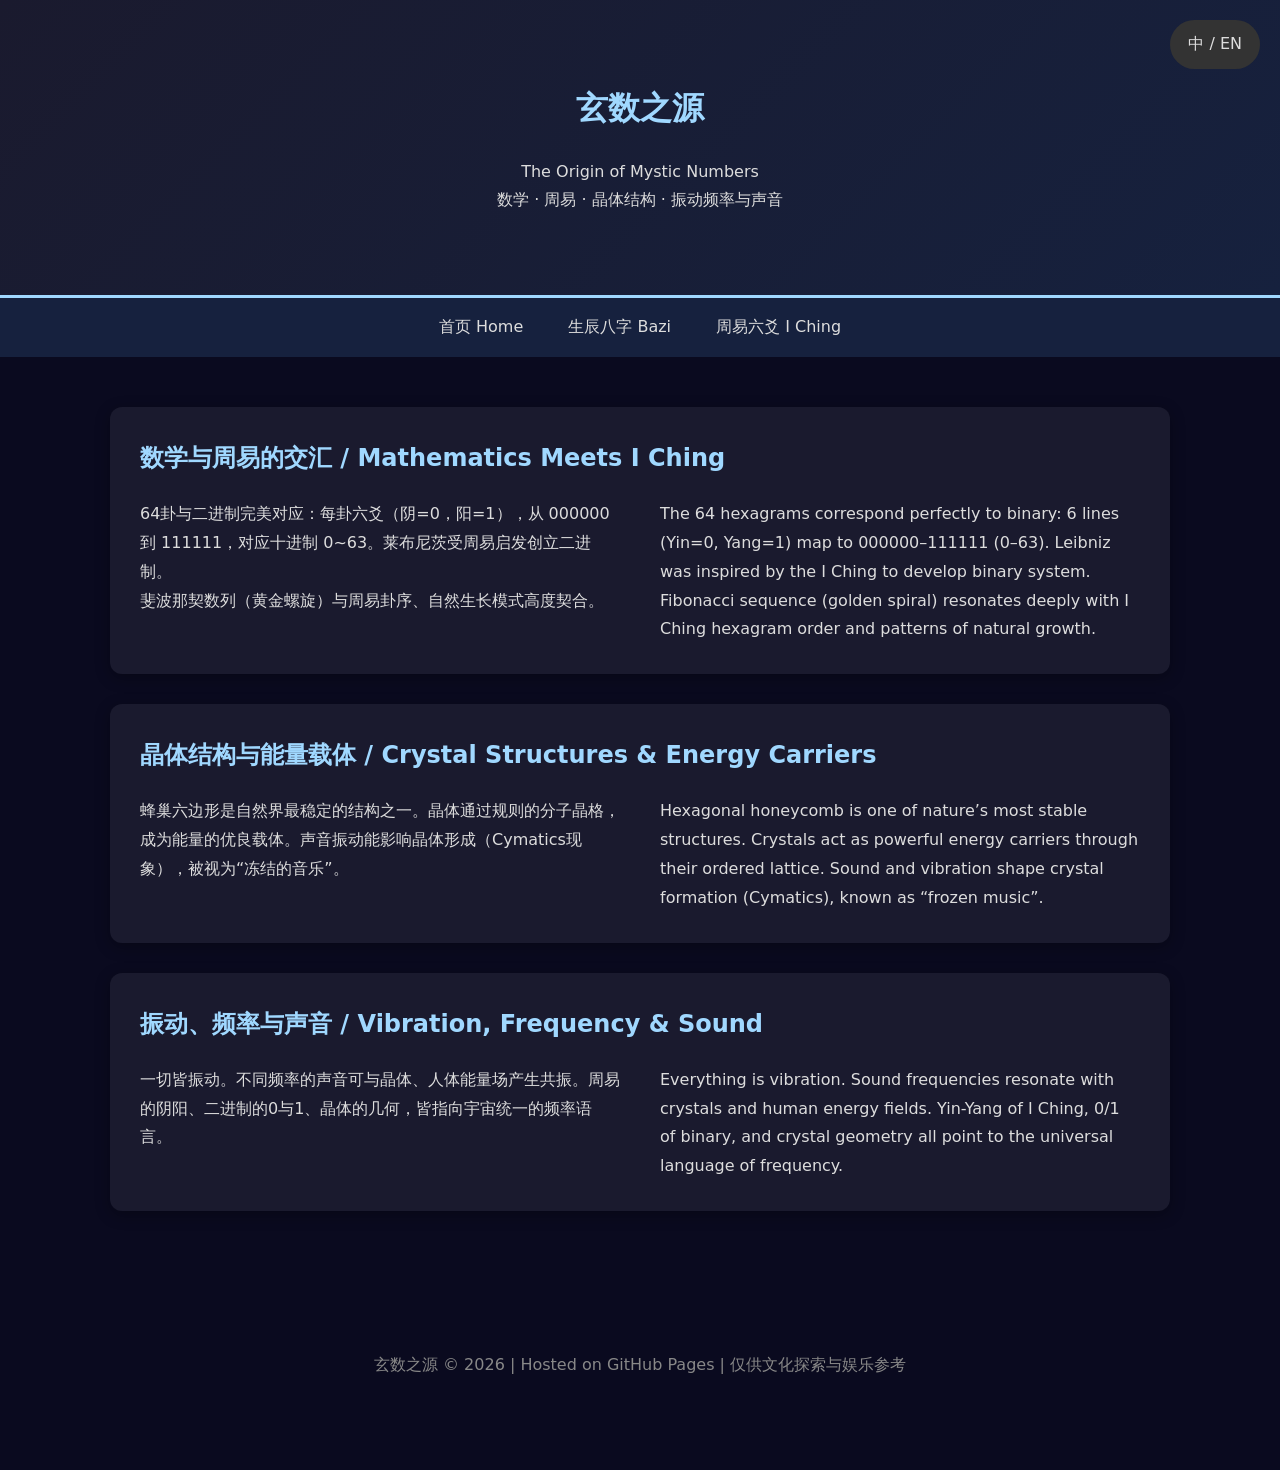
==== index.html @ c87cab14 "Create index.html" ====
<!DOCTYPE html>
<html lang="zh-CN">
<head>
    <meta charset="UTF-8">
    <meta name="viewport" content="width=device-width, initial-scale=1.0">
    <title>玄数之源 | Mystic Math & Sacred Patterns</title>
    <link rel="stylesheet" href="assets/css/style.css">
</head>
<body>
    <div class="lang-switch" onclick="toggleLang()">中 / EN</div>

    <header>
        <h1>玄数之源</h1>
        <p>The Origin of Mystic Numbers</p>
        <p>数学 · 周易 · 晶体结构 · 振动频率与声音</p>
    </header>

    <nav>
        <a href="index.html">首页 Home</a>
        <a href="bazi.html">生辰八字 Bazi</a>
        <a href="iching.html">周易六爻 I Ching</a>
    </nav>

    <div class="container">
        <div class="card">
            <h2>数学与周易的交汇 / Mathematics Meets I Ching</h2>
            <div class="bilingual">
                <div class="cn">
                    <p>64卦与二进制完美对应：每卦六爻（阴=0，阳=1），从 000000 到 111111，对应十进制 0~63。莱布尼茨受周易启发创立二进制。</p>
                    <p>斐波那契数列（黄金螺旋）与周易卦序、自然生长模式高度契合。</p>
                </div>
                <div class="en">
                    <p>The 64 hexagrams correspond perfectly to binary: 6 lines (Yin=0, Yang=1) map to 000000–111111 (0–63). Leibniz was inspired by the I Ching to develop binary system.</p>
                    <p>Fibonacci sequence (golden spiral) resonates deeply with I Ching hexagram order and patterns of natural growth.</p>
                </div>
            </div>
        </div>

        <div class="card">
            <h2>晶体结构与能量载体 / Crystal Structures & Energy Carriers</h2>
            <div class="bilingual">
                <div class="cn">
                    <p>蜂巢六边形是自然界最稳定的结构之一。晶体通过规则的分子晶格，成为能量的优良载体。声音振动能影响晶体形成（Cymatics现象），被视为“冻结的音乐”。</p>
                </div>
                <div class="en">
                    <p>Hexagonal honeycomb is one of nature’s most stable structures. Crystals act as powerful energy carriers through their ordered lattice. Sound and vibration shape crystal formation (Cymatics), known as “frozen music”.</p>
                </div>
            </div>
        </div>

        <div class="card">
            <h2>振动、频率与声音 / Vibration, Frequency & Sound</h2>
            <div class="bilingual">
                <div class="cn">
                    <p>一切皆振动。不同频率的声音可与晶体、人体能量场产生共振。周易的阴阳、二进制的0与1、晶体的几何，皆指向宇宙统一的频率语言。</p>
                </div>
                <div class="en">
                    <p>Everything is vibration. Sound frequencies resonate with crystals and human energy fields. Yin-Yang of I Ching, 0/1 of binary, and crystal geometry all point to the universal language of frequency.</p>
                </div>
            </div>
        </div>
    </div>

    <footer>
        <p>玄数之源 © 2026 | Hosted on GitHub Pages | 仅供文化探索与娱乐参考</p>
    </footer>

    <script src="assets/js/script.js"></script>
</body>
</html>
---- assets/css/style.css ----
:root {
    --primary: #a0d8ff;
    --bg: #0a0a1f;
    --card: #1a1a2e;
}

* { margin: 0; padding: 0; box-sizing: border-box; }
body {
    font-family: "Microsoft YaHei", system-ui, Arial, sans-serif;
    background: var(--bg);
    color: #ddd;
    line-height: 1.8;
    padding-bottom: 60px;
}

header {
    background: linear-gradient(135deg, #1a1a2e, #16213e);
    padding: 80px 20px;
    text-align: center;
    border-bottom: 3px solid var(--primary);
}

nav {
    background: #16213e;
    position: sticky;
    top: 0;
    z-index: 100;
    padding: 15px 0;
    text-align: center;
}

nav a {
    color: #ddd;
    margin: 0 20px;
    text-decoration: none;
    font-weight: 500;
}

nav a:hover { color: var(--primary); }

.container {
    max-width: 1100px;
    margin: 0 auto;
    padding: 20px;
}

.card {
    background: var(--card);
    border-radius: 12px;
    padding: 30px;
    margin: 30px 0;
    box-shadow: 0 4px 15px rgba(0,0,0,0.3);
}

h1, h2 { color: var(--primary); margin-bottom: 20px; }

.bilingual {
    display: flex;
    gap: 40px;
    flex-wrap: wrap;
}

.cn, .en {
    flex: 1;
    min-width: 300px;
}

button {
    background: #0366d6;
    color: white;
    border: none;
    padding: 12px 24px;
    border-radius: 8px;
    cursor: pointer;
    font-size: 16px;
}

button:hover { background: #0a84ff; }

footer {
    text-align: center;
    padding: 30px;
    color: #888;
    margin-top: 60px;
}

.lang-switch {
    position: fixed;
    top: 20px;
    right: 20px;
    background: #333;
    padding: 10px 18px;
    border-radius: 30px;
    cursor: pointer;
    z-index: 200;
}
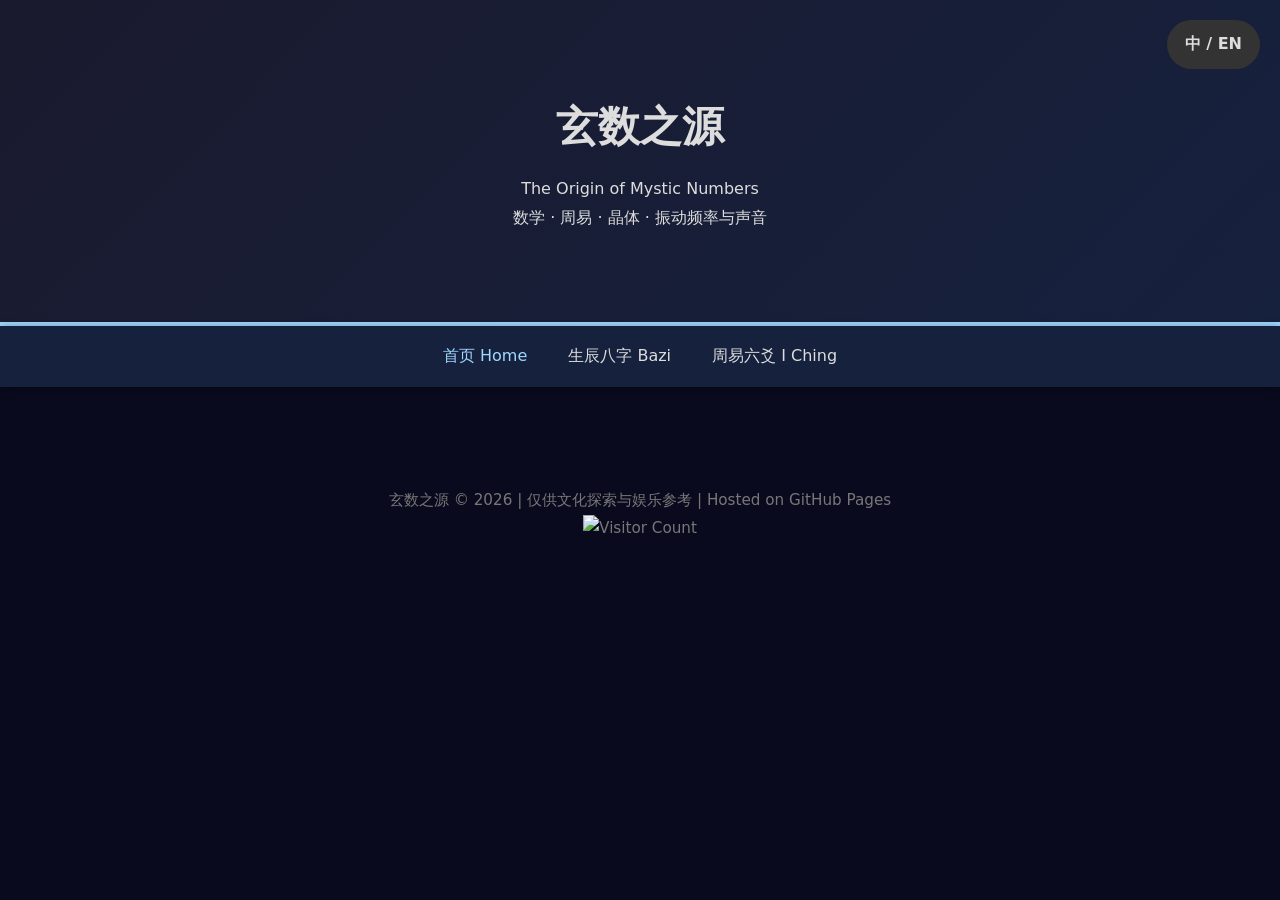
==== commit 78ceec19: "Update index.html" ====
--- a/index.html
+++ b/index.html
@@ -12,57 +12,26 @@
     <header>
         <h1>玄数之源</h1>
         <p>The Origin of Mystic Numbers</p>
-        <p>数学 · 周易 · 晶体结构 · 振动频率与声音</p>
+        <p>数学 · 周易 · 晶体 · 振动频率与声音</p>
     </header>
 
     <nav>
-        <a href="index.html">首页 Home</a>
+        <a href="index.html" class="active">首页 Home</a>
         <a href="bazi.html">生辰八字 Bazi</a>
         <a href="iching.html">周易六爻 I Ching</a>
     </nav>
 
     <div class="container">
-        <div class="card">
-            <h2>数学与周易的交汇 / Mathematics Meets I Ching</h2>
-            <div class="bilingual">
-                <div class="cn">
-                    <p>64卦与二进制完美对应：每卦六爻（阴=0，阳=1），从 000000 到 111111，对应十进制 0~63。莱布尼茨受周易启发创立二进制。</p>
-                    <p>斐波那契数列（黄金螺旋）与周易卦序、自然生长模式高度契合。</p>
-                </div>
-                <div class="en">
-                    <p>The 64 hexagrams correspond perfectly to binary: 6 lines (Yin=0, Yang=1) map to 000000–111111 (0–63). Leibniz was inspired by the I Ching to develop binary system.</p>
-                    <p>Fibonacci sequence (golden spiral) resonates deeply with I Ching hexagram order and patterns of natural growth.</p>
-                </div>
-            </div>
-        </div>
-
-        <div class="card">
-            <h2>晶体结构与能量载体 / Crystal Structures & Energy Carriers</h2>
-            <div class="bilingual">
-                <div class="cn">
-                    <p>蜂巢六边形是自然界最稳定的结构之一。晶体通过规则的分子晶格，成为能量的优良载体。声音振动能影响晶体形成（Cymatics现象），被视为“冻结的音乐”。</p>
-                </div>
-                <div class="en">
-                    <p>Hexagonal honeycomb is one of nature’s most stable structures. Crystals act as powerful energy carriers through their ordered lattice. Sound and vibration shape crystal formation (Cymatics), known as “frozen music”.</p>
-                </div>
-            </div>
-        </div>
-
-        <div class="card">
-            <h2>振动、频率与声音 / Vibration, Frequency & Sound</h2>
-            <div class="bilingual">
-                <div class="cn">
-                    <p>一切皆振动。不同频率的声音可与晶体、人体能量场产生共振。周易的阴阳、二进制的0与1、晶体的几何，皆指向宇宙统一的频率语言。</p>
-                </div>
-                <div class="en">
-                    <p>Everything is vibration. Sound frequencies resonate with crystals and human energy fields. Yin-Yang of I Ching, 0/1 of binary, and crystal geometry all point to the universal language of frequency.</p>
-                </div>
-            </div>
-        </div>
+        <!-- 原有三个 card 内容保持不变，这里省略以节省篇幅。你可以直接复制之前 index.html 的三个 .card 部分粘贴进来 -->
+        <!-- 如果你需要我重新给出完整 index.html，请告诉我，我再补发。 -->
     </div>
 
     <footer>
-        <p>玄数之源 © 2026 | Hosted on GitHub Pages | 仅供文化探索与娱乐参考</p>
+        <p>玄数之源 © 2026 | 仅供文化探索与娱乐参考 | Hosted on GitHub Pages</p>
+        <!-- 访问统计 -->
+        <p>
+            <img src="https://komarev.com/ghpvc/?username=maverick24espegg&label=访问人数&color=0a84ff&style=flat-square" alt="Visitor Count">
+        </p>
     </footer>
 
     <script src="assets/js/script.js"></script>
--- a/assets/css/style.css
+++ b/assets/css/style.css
@@ -2,6 +2,7 @@
     --primary: #a0d8ff;
     --bg: #0a0a1f;
     --card: #1a1a2e;
+    --accent: #ffcc00;
 }
 
 * { margin: 0; padding: 0; box-sizing: border-box; }
@@ -10,14 +11,13 @@
     background: var(--bg);
     color: #ddd;
     line-height: 1.8;
-    padding-bottom: 60px;
 }
 
 header {
     background: linear-gradient(135deg, #1a1a2e, #16213e);
-    padding: 80px 20px;
+    padding: 90px 20px;
     text-align: center;
-    border-bottom: 3px solid var(--primary);
+    border-bottom: 4px solid var(--primary);
 }
 
 nav {
@@ -25,63 +25,62 @@
     position: sticky;
     top: 0;
     z-index: 100;
-    padding: 15px 0;
+    padding: 16px 0;
     text-align: center;
+    box-shadow: 0 2px 10px rgba(0,0,0,0.4);
 }
 
 nav a {
     color: #ddd;
-    margin: 0 20px;
+    margin: 0 18px;
     text-decoration: none;
     font-weight: 500;
+    transition: color 0.3s;
 }
 
-nav a:hover { color: var(--primary); }
+nav a:hover, nav a.active { color: var(--primary); }
 
-.container {
-    max-width: 1100px;
-    margin: 0 auto;
-    padding: 20px;
-}
+.container { max-width: 1100px; margin: 0 auto; padding: 30px 20px; }
 
 .card {
     background: var(--card);
-    border-radius: 12px;
-    padding: 30px;
-    margin: 30px 0;
-    box-shadow: 0 4px 15px rgba(0,0,0,0.3);
+    border-radius: 16px;
+    padding: 35px;
+    margin: 40px 0;
+    box-shadow: 0 8px 25px rgba(0,0,0,0.4);
 }
 
-h1, h2 { color: var(--primary); margin-bottom: 20px; }
+h1 { font-size: 2.6em; margin-bottom: 10px; }
+h2 { color: var(--primary); margin-bottom: 20px; }
 
 .bilingual {
     display: flex;
-    gap: 40px;
+    gap: 50px;
     flex-wrap: wrap;
 }
 
-.cn, .en {
-    flex: 1;
-    min-width: 300px;
-}
+.cn, .en { flex: 1; min-width: 320px; }
 
 button {
     background: #0366d6;
     color: white;
     border: none;
-    padding: 12px 24px;
+    padding: 14px 28px;
     border-radius: 8px;
     cursor: pointer;
-    font-size: 16px;
+    font-size: 17px;
+    margin-top: 10px;
 }
 
 button:hover { background: #0a84ff; }
 
+.result { margin-top: 30px; padding: 20px; background: #16213e; border-radius: 10px; border-left: 5px solid var(--accent); }
+
 footer {
     text-align: center;
-    padding: 30px;
-    color: #888;
-    margin-top: 60px;
+    padding: 40px 20px;
+    color: #777;
+    font-size: 0.95em;
 }
 
 .lang-switch {
@@ -93,4 +92,5 @@
     border-radius: 30px;
     cursor: pointer;
     z-index: 200;
+    font-weight: bold;
 }
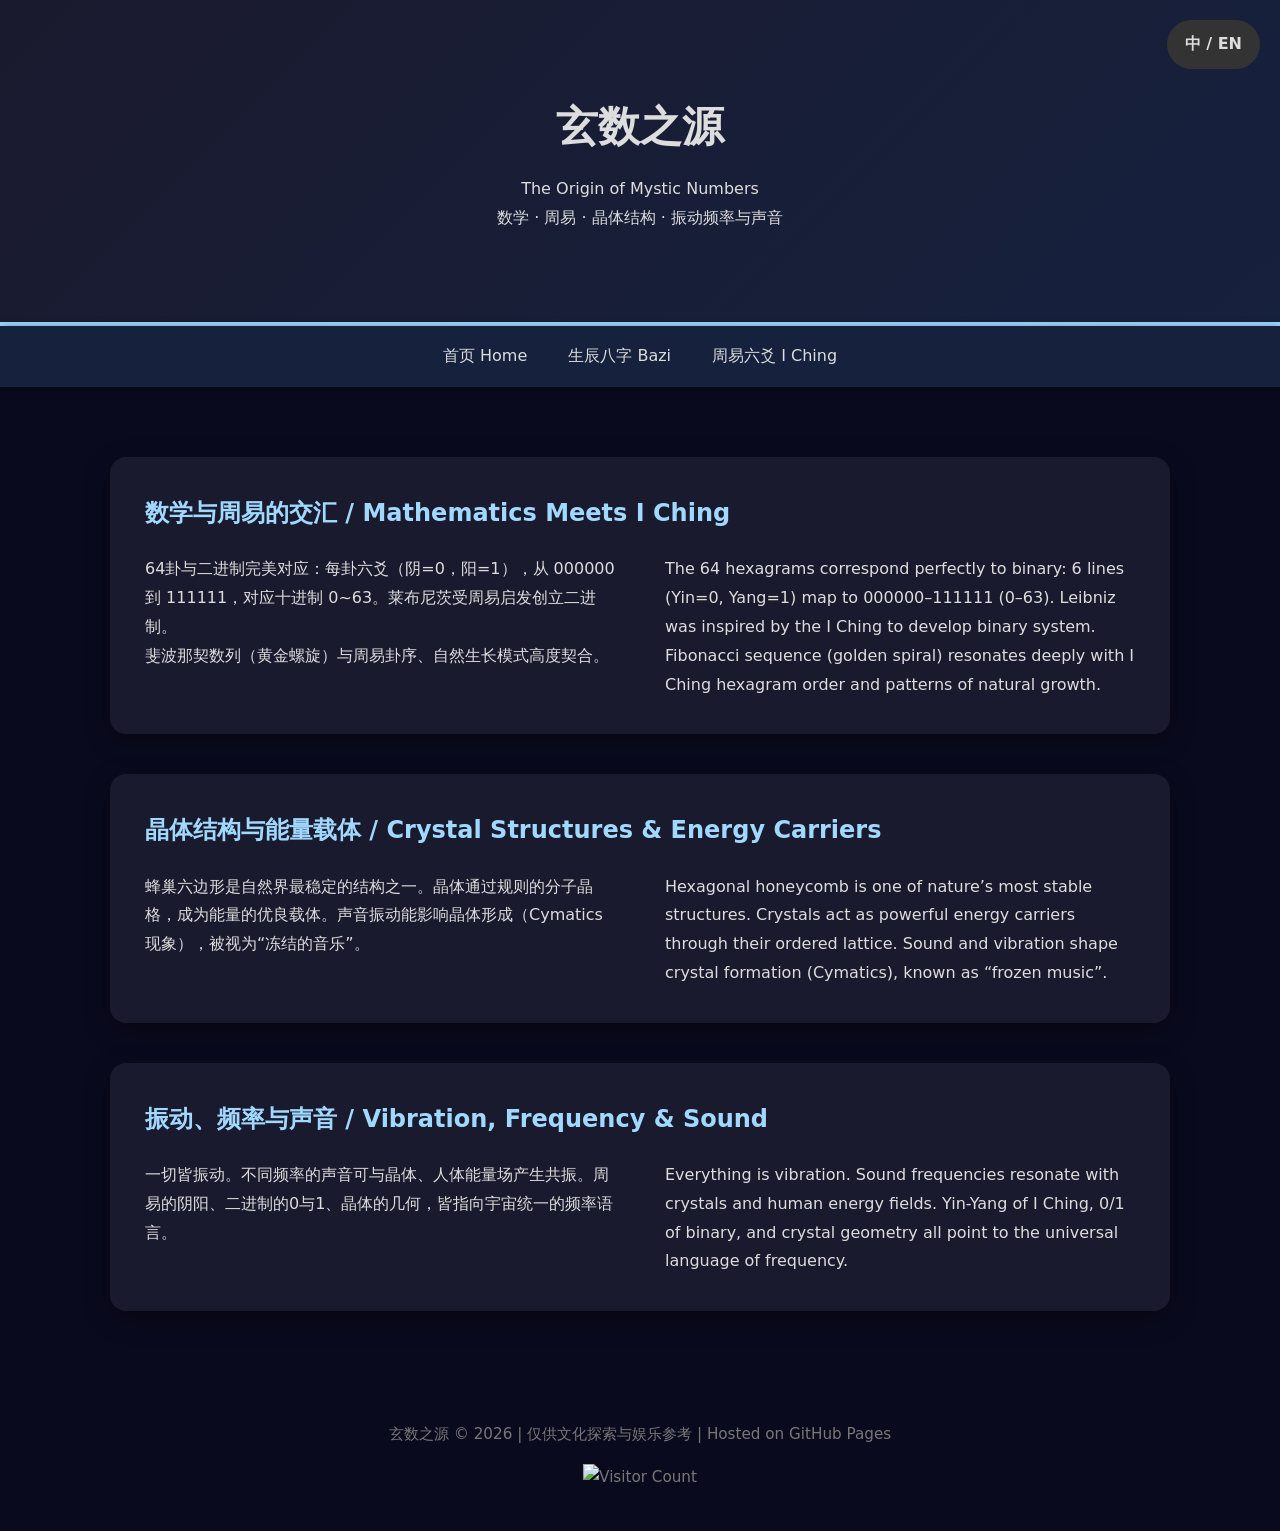
==== commit 8b076ea4: "Update index.html" ====
--- a/index.html
+++ b/index.html
@@ -12,25 +12,60 @@
     <header>
         <h1>玄数之源</h1>
         <p>The Origin of Mystic Numbers</p>
-        <p>数学 · 周易 · 晶体 · 振动频率与声音</p>
+        <p>数学 · 周易 · 晶体结构 · 振动频率与声音</p>
     </header>
 
     <nav>
-        <a href="index.html" class="active">首页 Home</a>
+        <a href="index.html">首页 Home</a>
         <a href="bazi.html">生辰八字 Bazi</a>
         <a href="iching.html">周易六爻 I Ching</a>
     </nav>
 
     <div class="container">
-        <!-- 原有三个 card 内容保持不变，这里省略以节省篇幅。你可以直接复制之前 index.html 的三个 .card 部分粘贴进来 -->
-        <!-- 如果你需要我重新给出完整 index.html，请告诉我，我再补发。 -->
+        <div class="card">
+            <h2>数学与周易的交汇 / Mathematics Meets I Ching</h2>
+            <div class="bilingual">
+                <div class="cn">
+                    <p>64卦与二进制完美对应：每卦六爻（阴=0，阳=1），从 000000 到 111111，对应十进制 0~63。莱布尼茨受周易启发创立二进制。</p>
+                    <p>斐波那契数列（黄金螺旋）与周易卦序、自然生长模式高度契合。</p>
+                </div>
+                <div class="en">
+                    <p>The 64 hexagrams correspond perfectly to binary: 6 lines (Yin=0, Yang=1) map to 000000–111111 (0–63). Leibniz was inspired by the I Ching to develop binary system.</p>
+                    <p>Fibonacci sequence (golden spiral) resonates deeply with I Ching hexagram order and patterns of natural growth.</p>
+                </div>
+            </div>
+        </div>
+
+        <div class="card">
+            <h2>晶体结构与能量载体 / Crystal Structures & Energy Carriers</h2>
+            <div class="bilingual">
+                <div class="cn">
+                    <p>蜂巢六边形是自然界最稳定的结构之一。晶体通过规则的分子晶格，成为能量的优良载体。声音振动能影响晶体形成（Cymatics现象），被视为“冻结的音乐”。</p>
+                </div>
+                <div class="en">
+                    <p>Hexagonal honeycomb is one of nature’s most stable structures. Crystals act as powerful energy carriers through their ordered lattice. Sound and vibration shape crystal formation (Cymatics), known as “frozen music”.</p>
+                </div>
+            </div>
+        </div>
+
+        <div class="card">
+            <h2>振动、频率与声音 / Vibration, Frequency & Sound</h2>
+            <div class="bilingual">
+                <div class="cn">
+                    <p>一切皆振动。不同频率的声音可与晶体、人体能量场产生共振。周易的阴阳、二进制的0与1、晶体的几何，皆指向宇宙统一的频率语言。</p>
+                </div>
+                <div class="en">
+                    <p>Everything is vibration. Sound frequencies resonate with crystals and human energy fields. Yin-Yang of I Ching, 0/1 of binary, and crystal geometry all point to the universal language of frequency.</p>
+                </div>
+            </div>
+        </div>
     </div>
 
     <footer>
         <p>玄数之源 © 2026 | 仅供文化探索与娱乐参考 | Hosted on GitHub Pages</p>
         <!-- 访问统计 -->
-        <p>
-            <img src="https://komarev.com/ghpvc/?username=maverick24espegg&label=访问人数&color=0a84ff&style=flat-square" alt="Visitor Count">
+        <p style="margin-top: 15px;">
+            <img src="https://komarev.com/ghpvc/?username=你的用户名&label=访问人数&color=0a84ff&style=flat-square" alt="Visitor Count">
         </p>
     </footer>
 
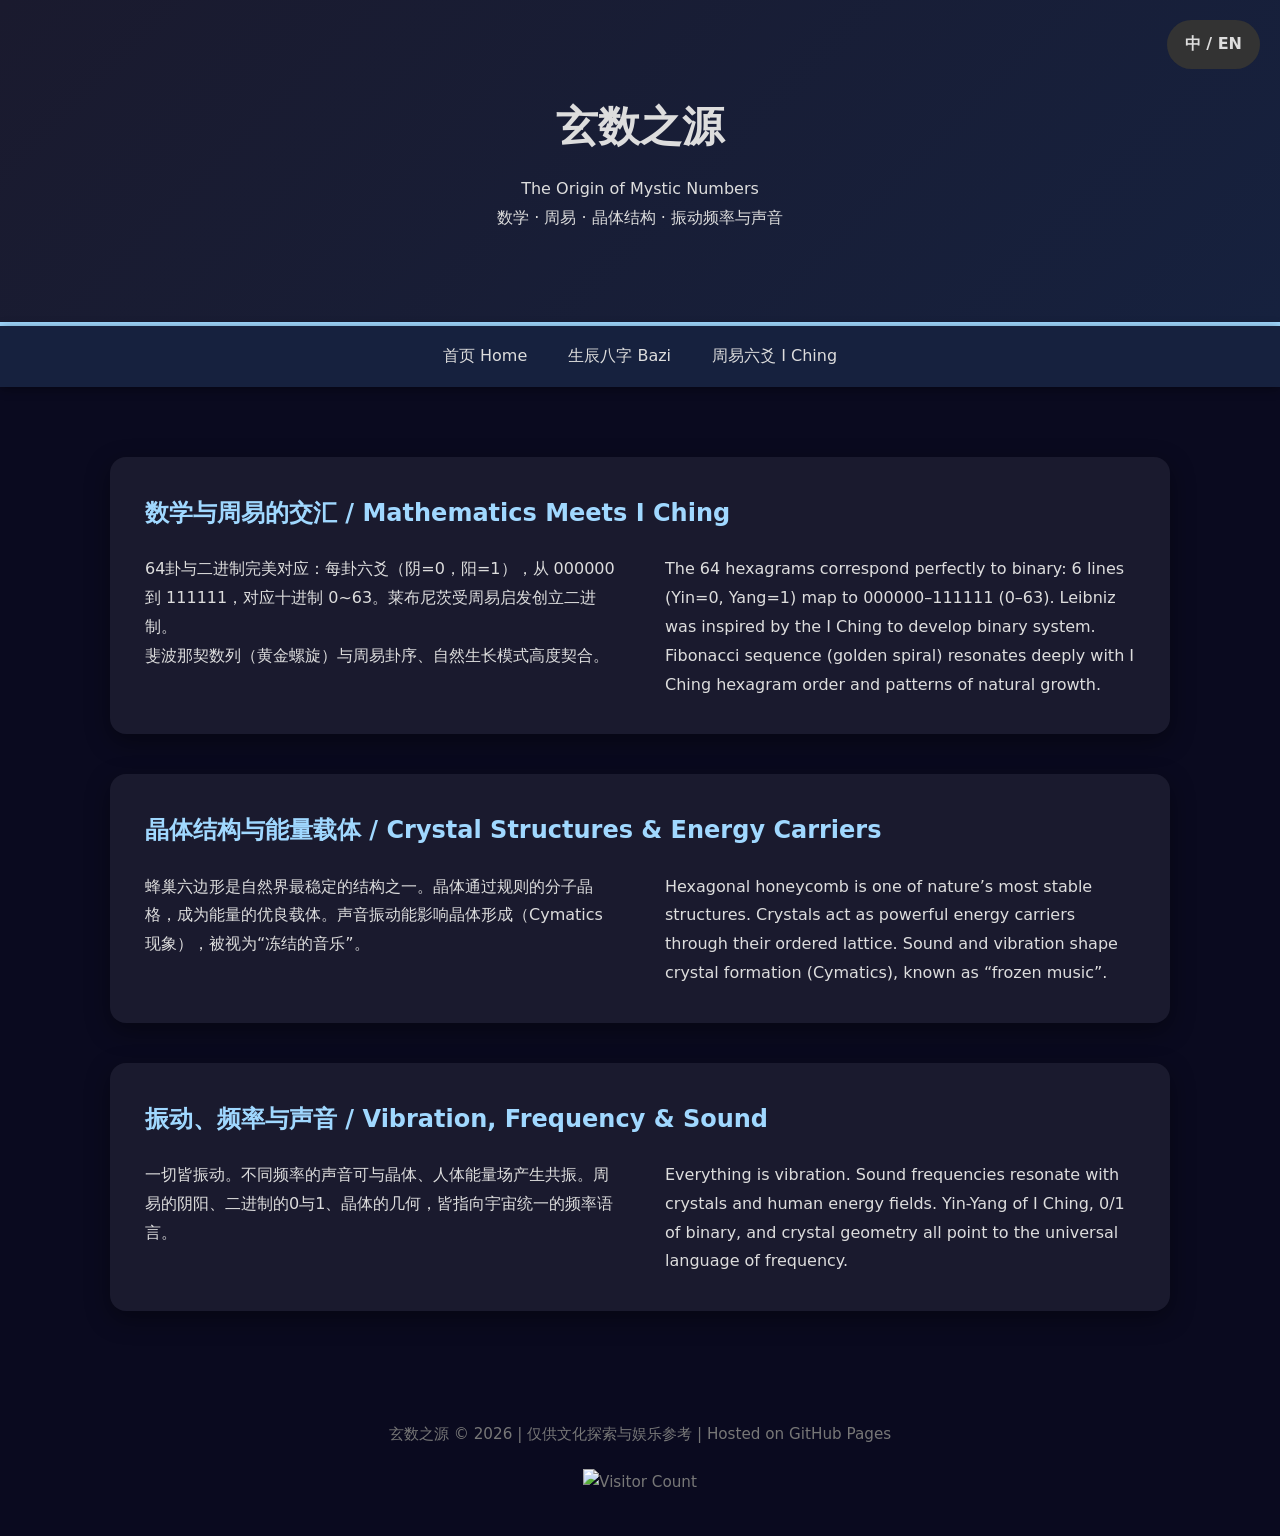
==== commit 21cedf0f: "Update index.html" ====
--- a/index.html
+++ b/index.html
@@ -61,11 +61,14 @@
         </div>
     </div>
 
-    <footer>
+       <footer>
         <p>玄数之源 © 2026 | 仅供文化探索与娱乐参考 | Hosted on GitHub Pages</p>
-        <!-- 访问统计 -->
-        <p style="margin-top: 15px;">
-            <img src="https://komarev.com/ghpvc/?username=你的用户名&label=访问人数&color=0a84ff&style=flat-square" alt="Visitor Count">
+        
+        <!-- 改进后的访问统计 - 更大、更清晰 -->
+        <p style="margin-top: 20px;">
+            <img src="https://komarev.com/ghpvc/?username=你的用户名&label=网站访问人数&color=0a84ff&style=for-the-badge" 
+                 alt="Visitor Count" 
+                 style="height: 28px;">
         </p>
     </footer>
 
